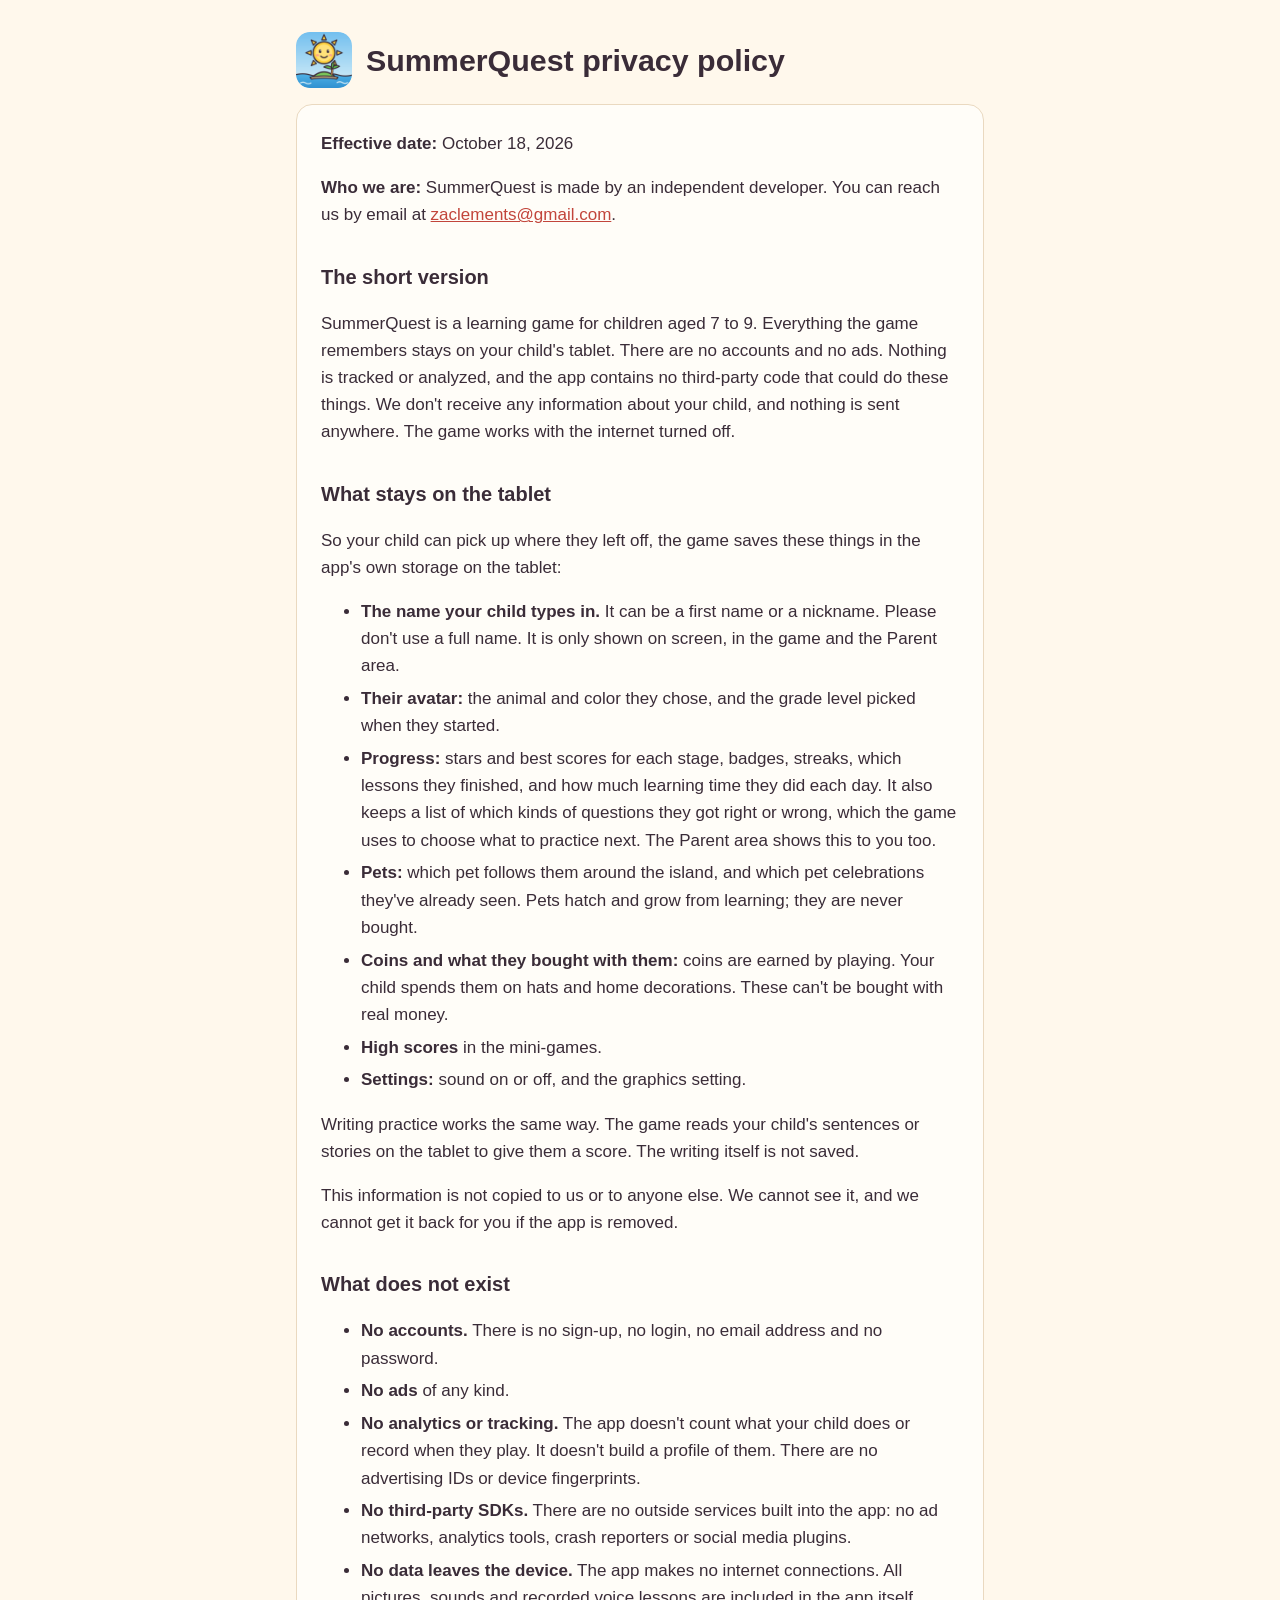
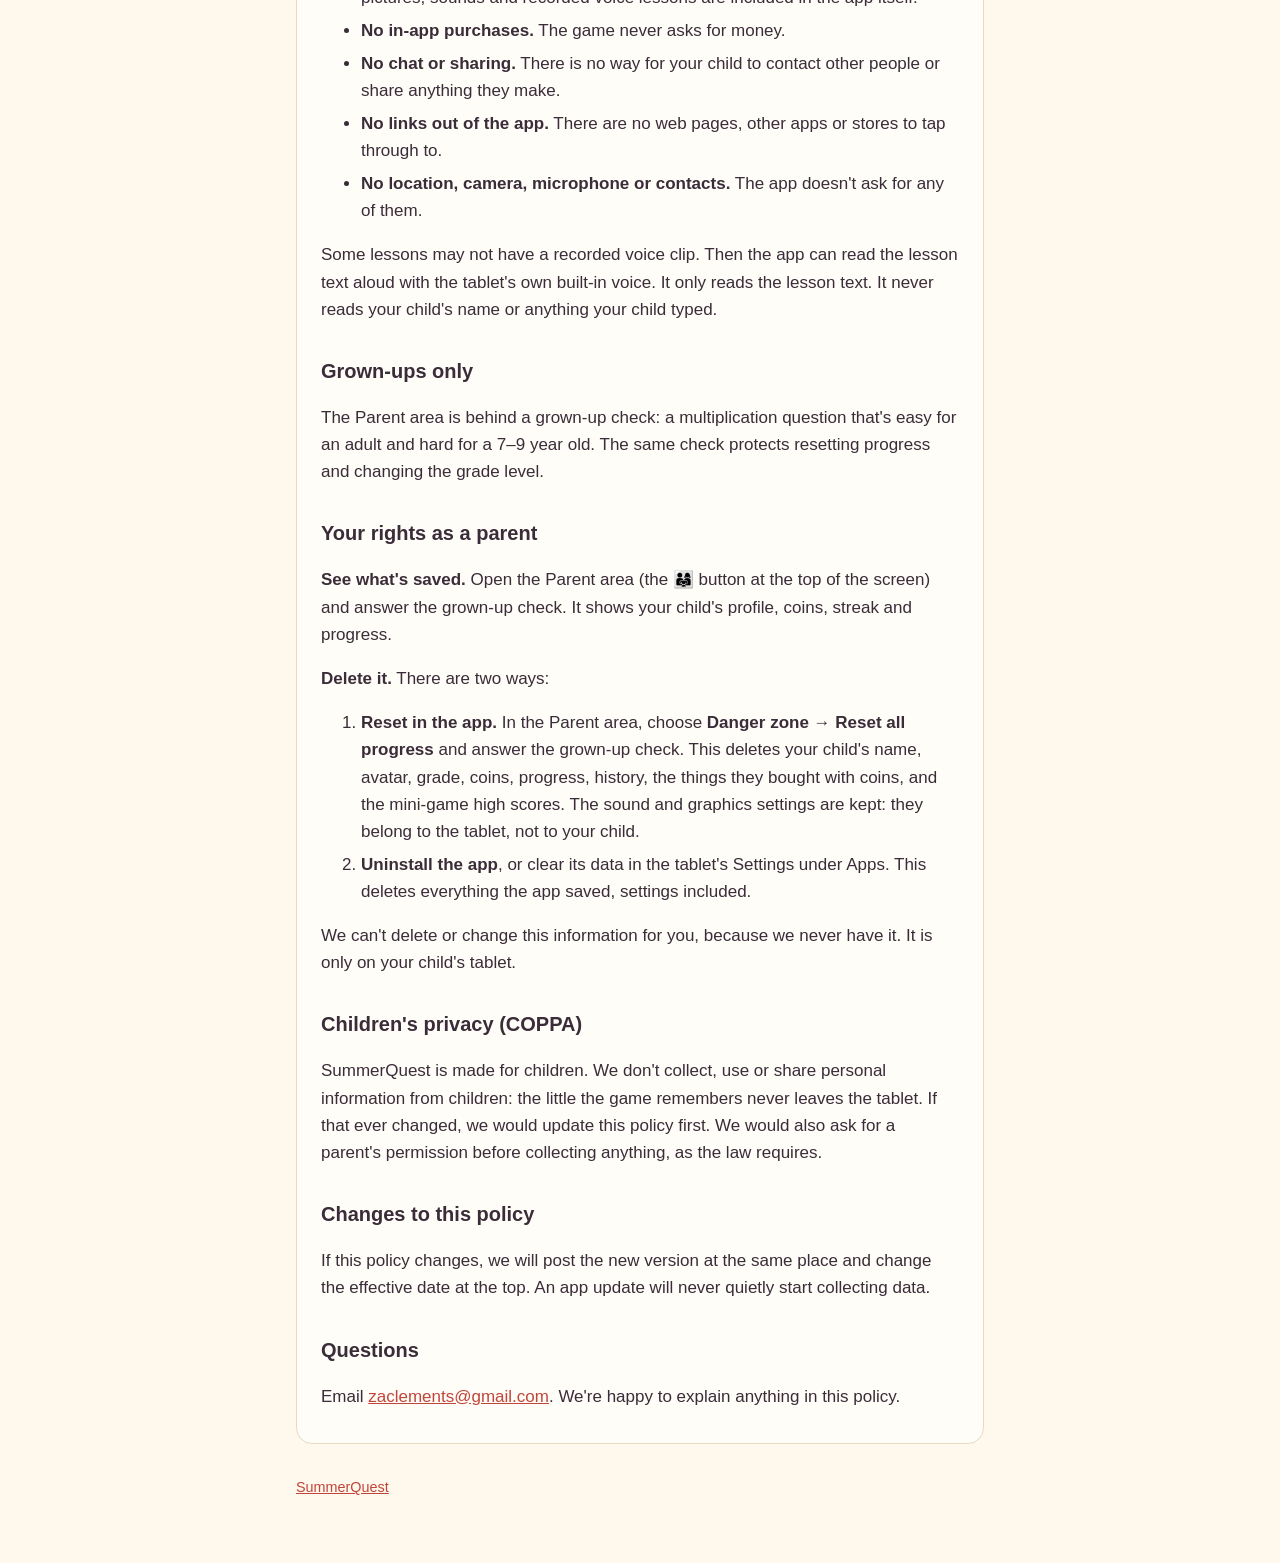
==== privacy/index.html @ 677d0332 "SummerQuest public pages: landing + privacy policy Co-Authored-By: Claude Opus 5.5 <noreply@anthropi" ====
<!doctype html><html lang="en"><head><meta charset="utf-8"><meta name="viewport" content="width=device-width,initial-scale=1">
<title>SummerQuest Privacy Policy</title><meta name="description" content="Privacy policy for SummerQuest, a learning game for children aged 7 to 9. Nothing leaves the tablet.">
<link rel="icon" href="../icon.png"><style>
:root{--bg:#fff8ec;--card:#fffdf8;--ink:#3a2c38;--soft:#6b5a66;--line:#ead9c0;--accent:#c2453b}
@media (prefers-color-scheme: dark){:root{--bg:#1f1a1e;--card:#2a2328;--ink:#f3e9df;--soft:#c9b9c3;--line:#463b42;--accent:#ff8a7a}}
*{box-sizing:border-box}html{-webkit-text-size-adjust:100%}
body{margin:0;background:var(--bg);color:var(--ink);font:17px/1.6 -apple-system,BlinkMacSystemFont,"Segoe UI",Roboto,Helvetica,Arial,sans-serif}
main{max-width:720px;margin:0 auto;padding:32px 16px 64px}
header{display:flex;align-items:center;gap:14px;margin-bottom:8px}
header img{width:56px;height:56px;border-radius:14px}
h1{font-size:1.9rem;line-height:1.2;margin:0}h2{font-size:1.25rem;margin:2rem 0 .5rem}
.card{background:var(--card);border:1px solid var(--line);border-radius:16px;padding:8px 24px 16px;margin-top:16px}
a{color:var(--accent)}li{margin:.35rem 0}footer{margin-top:32px;color:var(--soft);font-size:.9rem}
</style></head><body><main>
<header><img src="../icon.png" alt=""><h1>SummerQuest privacy policy</h1></header>
<div class="card"><p><strong>Effective date:</strong> October 18, 2026</p><p><strong>Who we are:</strong> SummerQuest is made by an independent developer. You can reach us by email at <a href="mailto:zaclements@gmail.com">zaclements@gmail.com</a>.</p><h2>The short version</h2><p>SummerQuest is a learning game for children aged 7 to 9. Everything the game remembers stays on your child's tablet. There are no accounts and no ads. Nothing is tracked or analyzed, and the app contains no third-party code that could do these things. We don't receive any information about your child, and nothing is sent anywhere. The game works with the internet turned off.</p><h2>What stays on the tablet</h2><p>So your child can pick up where they left off, the game saves these things in the app's own storage on the tablet:</p><ul><li><strong>The name your child types in.</strong> It can be a first name or a nickname. Please don't use a full name. It is only shown on screen, in the game and the Parent area.</li><li><strong>Their avatar:</strong> the animal and color they chose, and the grade level picked when they started.</li><li><strong>Progress:</strong> stars and best scores for each stage, badges, streaks, which lessons they finished, and how much learning time they did each day. It also keeps a list of which kinds of questions they got right or wrong, which the game uses to choose what to practice next. The Parent area shows this to you too.</li><li><strong>Pets:</strong> which pet follows them around the island, and which pet celebrations they've already seen. Pets hatch and grow from learning; they are never bought.</li><li><strong>Coins and what they bought with them:</strong> coins are earned by playing. Your child spends them on hats and home decorations. These can't be bought with real money.</li><li><strong>High scores</strong> in the mini-games.</li><li><strong>Settings:</strong> sound on or off, and the graphics setting.</li></ul><p>Writing practice works the same way. The game reads your child's sentences or stories on the tablet to give them a score. The writing itself is not saved.</p><p>This information is not copied to us or to anyone else. We cannot see it, and we cannot get it back for you if the app is removed.</p><h2>What does not exist</h2><ul><li><strong>No accounts.</strong> There is no sign-up, no login, no email address and no password.</li><li><strong>No ads</strong> of any kind.</li><li><strong>No analytics or tracking.</strong> The app doesn't count what your child does or record when they play. It doesn't build a profile of them. There are no advertising IDs or device fingerprints.</li><li><strong>No third-party SDKs.</strong> There are no outside services built into the app: no ad networks, analytics tools, crash reporters or social media plugins.</li><li><strong>No data leaves the device.</strong> The app makes no internet connections. All pictures, sounds and recorded voice lessons are included in the app itself.</li><li><strong>No in-app purchases.</strong> The game never asks for money.</li><li><strong>No chat or sharing.</strong> There is no way for your child to contact other people or share anything they make.</li><li><strong>No links out of the app.</strong> There are no web pages, other apps or stores to tap through to.</li><li><strong>No location, camera, microphone or contacts.</strong> The app doesn't ask for any of them.</li></ul><p>Some lessons may not have a recorded voice clip. Then the app can read the lesson text aloud with the tablet's own built-in voice. It only reads the lesson text. It never reads your child's name or anything your child typed.</p><h2>Grown-ups only</h2><p>The Parent area is behind a grown-up check: a multiplication question that's easy for an adult and hard for a 7–9 year old. The same check protects resetting progress and changing the grade level.</p><h2>Your rights as a parent</h2><p><strong>See what's saved.</strong> Open the Parent area (the 👨‍👩‍👧 button at the top of the screen) and answer the grown-up check. It shows your child's profile, coins, streak and progress.</p><p><strong>Delete it.</strong> There are two ways:</p><ol><li><strong>Reset in the app.</strong> In the Parent area, choose <strong>Danger zone → Reset all progress</strong> and answer the grown-up check. This deletes your child's name, avatar, grade, coins, progress, history, the things they bought with coins, and the mini-game high scores. The sound and graphics settings are kept: they belong to the tablet, not to your child.</li><li><strong>Uninstall the app</strong>, or clear its data in the tablet's Settings under Apps. This deletes everything the app saved, settings included.</li></ol><p>We can't delete or change this information for you, because we never have it. It is only on your child's tablet.</p><h2>Children's privacy (COPPA)</h2><p>SummerQuest is made for children. We don't collect, use or share personal information from children: the little the game remembers never leaves the tablet. If that ever changed, we would update this policy first. We would also ask for a parent's permission before collecting anything, as the law requires.</p><h2>Changes to this policy</h2><p>If this policy changes, we will post the new version at the same place and change the effective date at the top. An app update will never quietly start collecting data.</p><h2>Questions</h2><p>Email <a href="mailto:zaclements@gmail.com">zaclements@gmail.com</a>. We're happy to explain anything in this policy.</p></div>
<footer><a href="../">SummerQuest</a></footer>
</main></body></html>
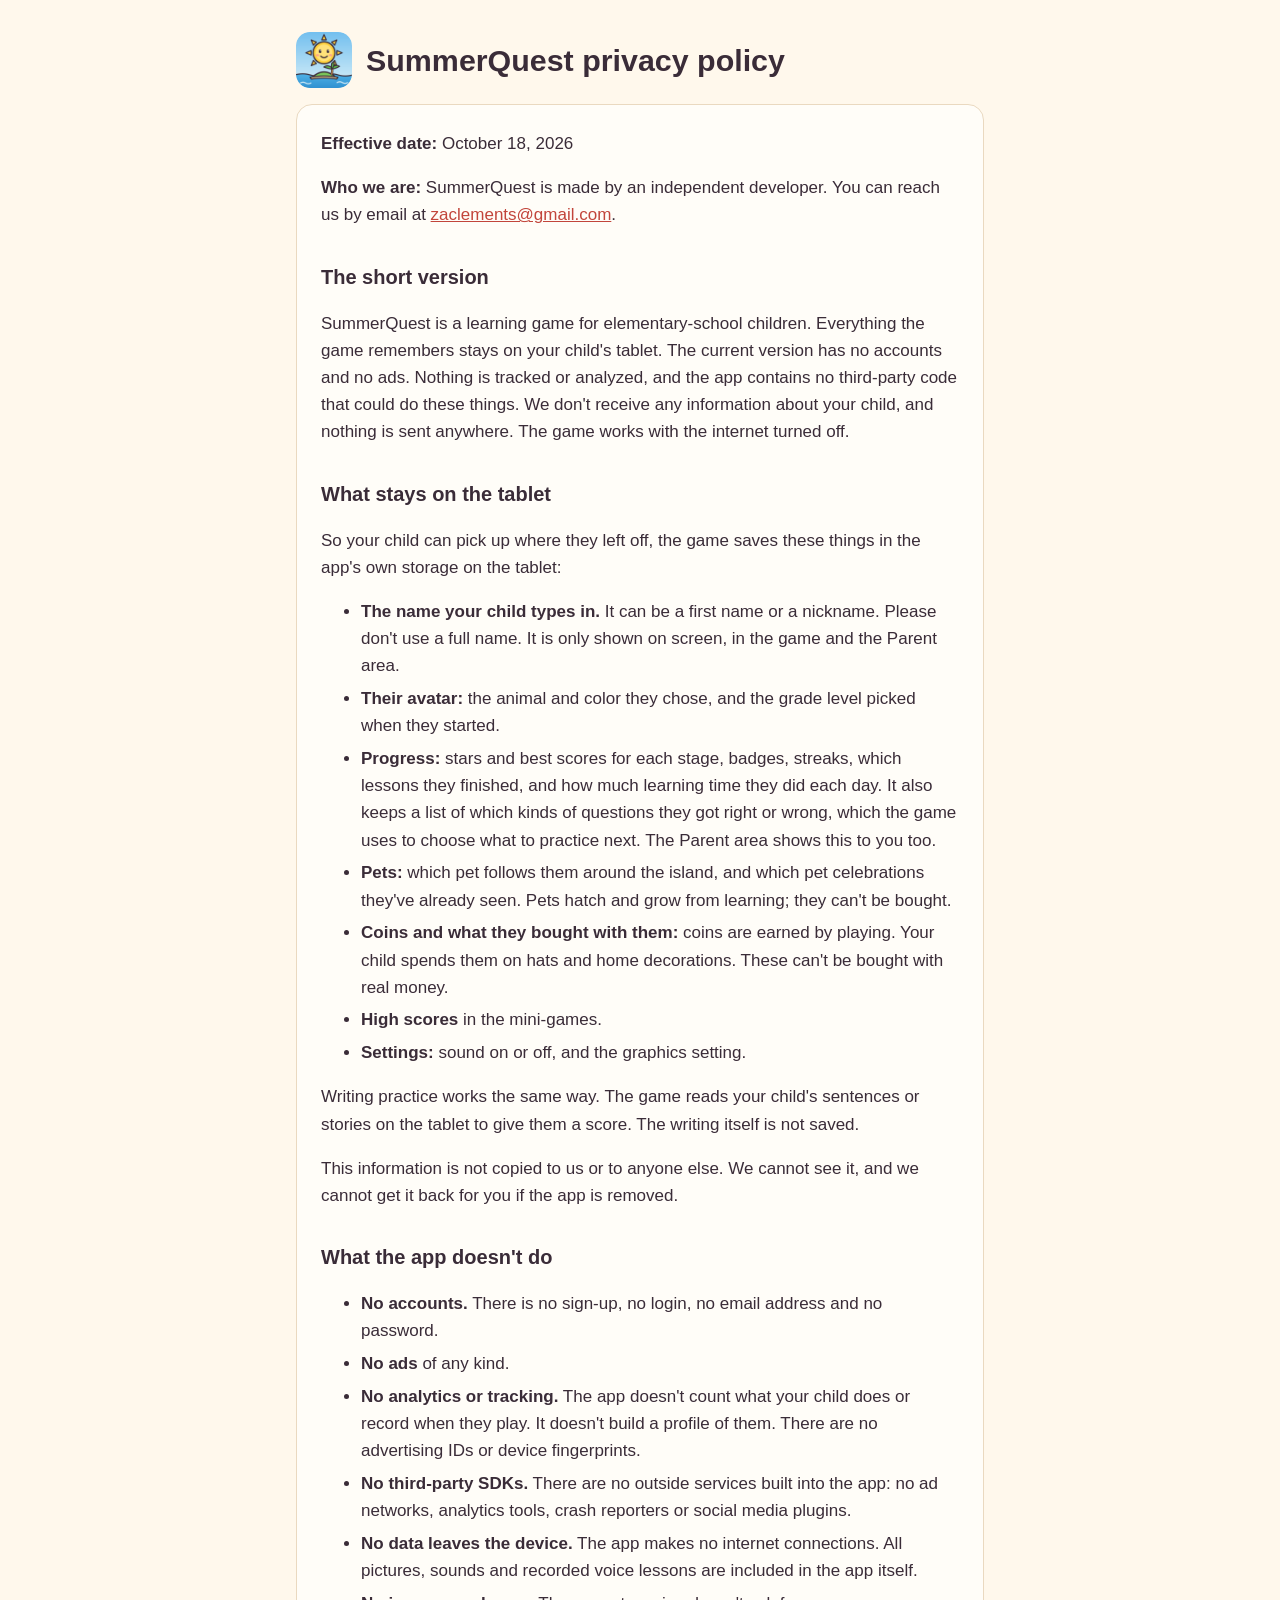
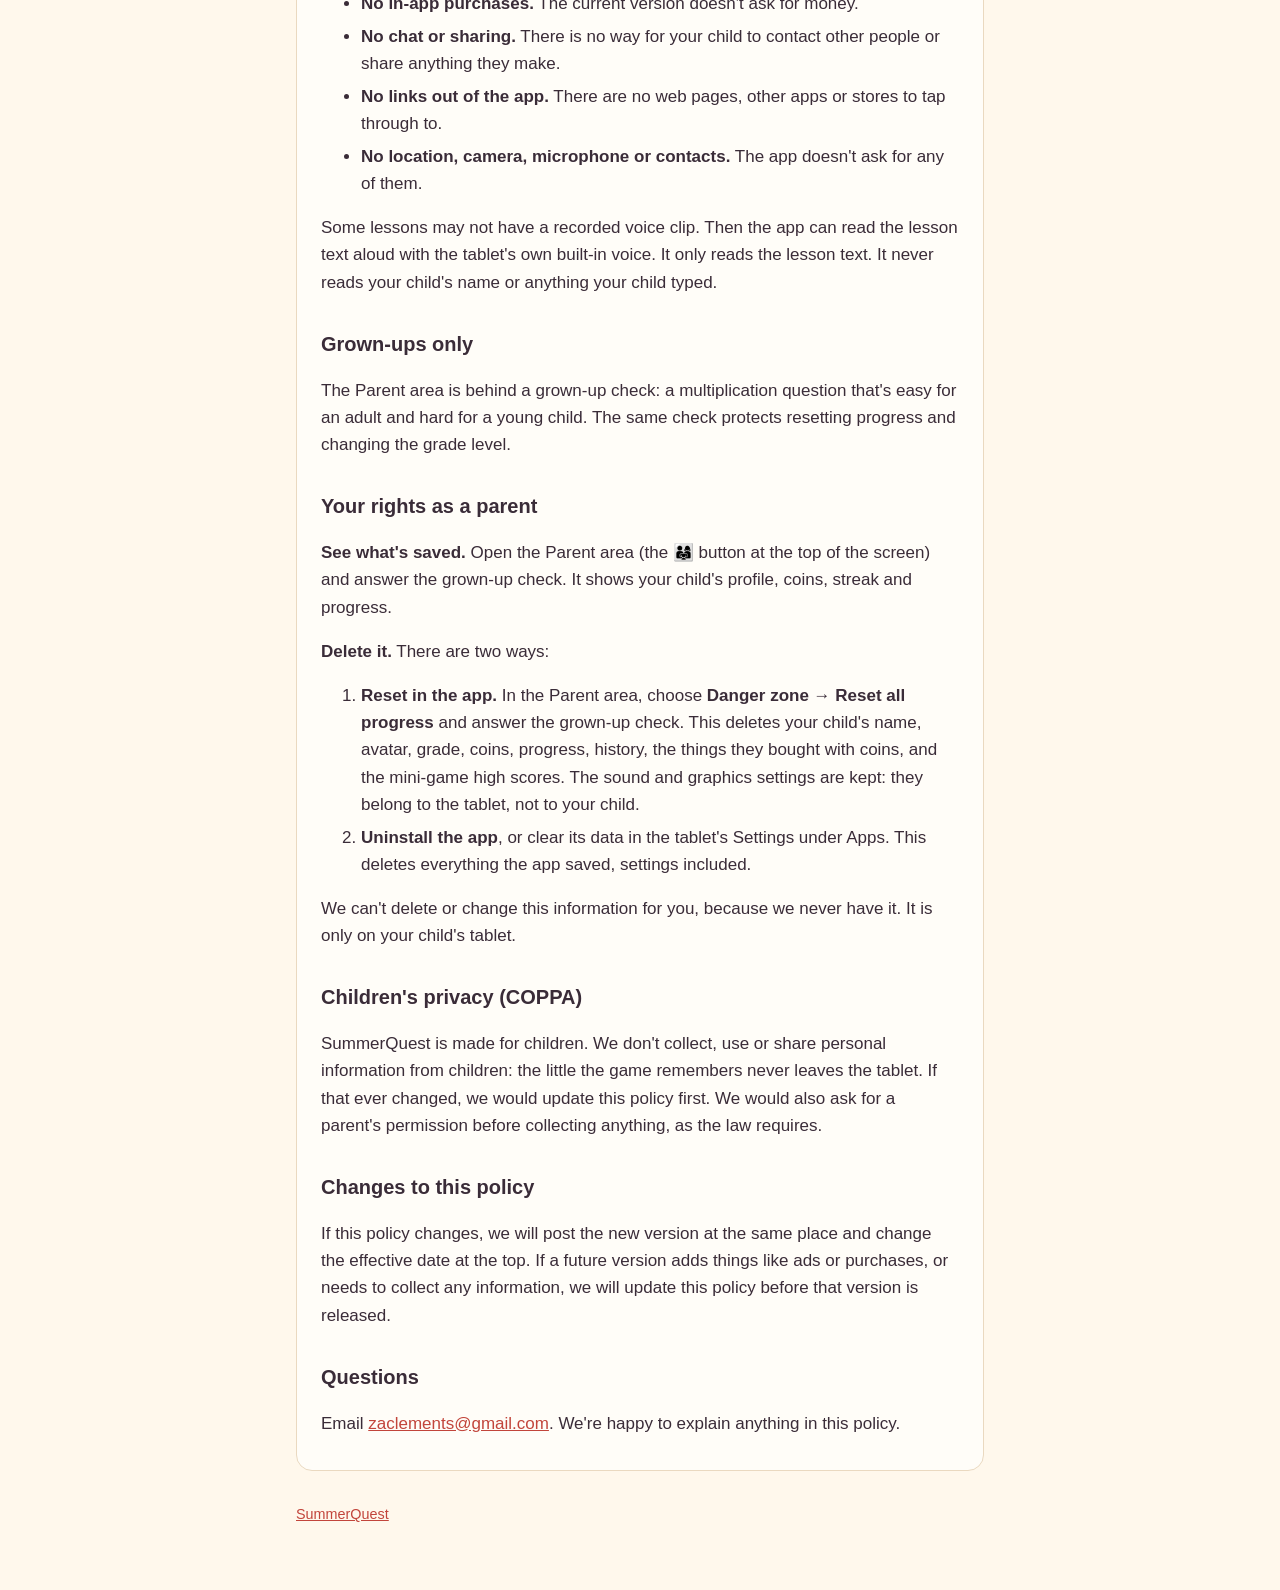
==== commit 28ec35a5: "Audience: elementary school; describe the current version (no future-tense promises) Co-Authored-By:" ====
--- a/privacy/index.html
+++ b/privacy/index.html
@@ -1,5 +1,5 @@
 <!doctype html><html lang="en"><head><meta charset="utf-8"><meta name="viewport" content="width=device-width,initial-scale=1">
-<title>SummerQuest Privacy Policy</title><meta name="description" content="Privacy policy for SummerQuest, a learning game for children aged 7 to 9. Nothing leaves the tablet.">
+<title>SummerQuest Privacy Policy</title><meta name="description" content="Privacy policy for SummerQuest, a learning game for elementary-school children. Nothing leaves the tablet.">
 <link rel="icon" href="../icon.png"><style>
 :root{--bg:#fff8ec;--card:#fffdf8;--ink:#3a2c38;--soft:#6b5a66;--line:#ead9c0;--accent:#c2453b}
 @media (prefers-color-scheme: dark){:root{--bg:#1f1a1e;--card:#2a2328;--ink:#f3e9df;--soft:#c9b9c3;--line:#463b42;--accent:#ff8a7a}}
@@ -13,6 +13,6 @@
 a{color:var(--accent)}li{margin:.35rem 0}footer{margin-top:32px;color:var(--soft);font-size:.9rem}
 </style></head><body><main>
 <header><img src="../icon.png" alt=""><h1>SummerQuest privacy policy</h1></header>
-<div class="card"><p><strong>Effective date:</strong> October 18, 2026</p><p><strong>Who we are:</strong> SummerQuest is made by an independent developer. You can reach us by email at <a href="mailto:zaclements@gmail.com">zaclements@gmail.com</a>.</p><h2>The short version</h2><p>SummerQuest is a learning game for children aged 7 to 9. Everything the game remembers stays on your child's tablet. There are no accounts and no ads. Nothing is tracked or analyzed, and the app contains no third-party code that could do these things. We don't receive any information about your child, and nothing is sent anywhere. The game works with the internet turned off.</p><h2>What stays on the tablet</h2><p>So your child can pick up where they left off, the game saves these things in the app's own storage on the tablet:</p><ul><li><strong>The name your child types in.</strong> It can be a first name or a nickname. Please don't use a full name. It is only shown on screen, in the game and the Parent area.</li><li><strong>Their avatar:</strong> the animal and color they chose, and the grade level picked when they started.</li><li><strong>Progress:</strong> stars and best scores for each stage, badges, streaks, which lessons they finished, and how much learning time they did each day. It also keeps a list of which kinds of questions they got right or wrong, which the game uses to choose what to practice next. The Parent area shows this to you too.</li><li><strong>Pets:</strong> which pet follows them around the island, and which pet celebrations they've already seen. Pets hatch and grow from learning; they are never bought.</li><li><strong>Coins and what they bought with them:</strong> coins are earned by playing. Your child spends them on hats and home decorations. These can't be bought with real money.</li><li><strong>High scores</strong> in the mini-games.</li><li><strong>Settings:</strong> sound on or off, and the graphics setting.</li></ul><p>Writing practice works the same way. The game reads your child's sentences or stories on the tablet to give them a score. The writing itself is not saved.</p><p>This information is not copied to us or to anyone else. We cannot see it, and we cannot get it back for you if the app is removed.</p><h2>What does not exist</h2><ul><li><strong>No accounts.</strong> There is no sign-up, no login, no email address and no password.</li><li><strong>No ads</strong> of any kind.</li><li><strong>No analytics or tracking.</strong> The app doesn't count what your child does or record when they play. It doesn't build a profile of them. There are no advertising IDs or device fingerprints.</li><li><strong>No third-party SDKs.</strong> There are no outside services built into the app: no ad networks, analytics tools, crash reporters or social media plugins.</li><li><strong>No data leaves the device.</strong> The app makes no internet connections. All pictures, sounds and recorded voice lessons are included in the app itself.</li><li><strong>No in-app purchases.</strong> The game never asks for money.</li><li><strong>No chat or sharing.</strong> There is no way for your child to contact other people or share anything they make.</li><li><strong>No links out of the app.</strong> There are no web pages, other apps or stores to tap through to.</li><li><strong>No location, camera, microphone or contacts.</strong> The app doesn't ask for any of them.</li></ul><p>Some lessons may not have a recorded voice clip. Then the app can read the lesson text aloud with the tablet's own built-in voice. It only reads the lesson text. It never reads your child's name or anything your child typed.</p><h2>Grown-ups only</h2><p>The Parent area is behind a grown-up check: a multiplication question that's easy for an adult and hard for a 7–9 year old. The same check protects resetting progress and changing the grade level.</p><h2>Your rights as a parent</h2><p><strong>See what's saved.</strong> Open the Parent area (the 👨‍👩‍👧 button at the top of the screen) and answer the grown-up check. It shows your child's profile, coins, streak and progress.</p><p><strong>Delete it.</strong> There are two ways:</p><ol><li><strong>Reset in the app.</strong> In the Parent area, choose <strong>Danger zone → Reset all progress</strong> and answer the grown-up check. This deletes your child's name, avatar, grade, coins, progress, history, the things they bought with coins, and the mini-game high scores. The sound and graphics settings are kept: they belong to the tablet, not to your child.</li><li><strong>Uninstall the app</strong>, or clear its data in the tablet's Settings under Apps. This deletes everything the app saved, settings included.</li></ol><p>We can't delete or change this information for you, because we never have it. It is only on your child's tablet.</p><h2>Children's privacy (COPPA)</h2><p>SummerQuest is made for children. We don't collect, use or share personal information from children: the little the game remembers never leaves the tablet. If that ever changed, we would update this policy first. We would also ask for a parent's permission before collecting anything, as the law requires.</p><h2>Changes to this policy</h2><p>If this policy changes, we will post the new version at the same place and change the effective date at the top. An app update will never quietly start collecting data.</p><h2>Questions</h2><p>Email <a href="mailto:zaclements@gmail.com">zaclements@gmail.com</a>. We're happy to explain anything in this policy.</p></div>
+<div class="card"><p><strong>Effective date:</strong> October 18, 2026</p><p><strong>Who we are:</strong> SummerQuest is made by an independent developer. You can reach us by email at <a href="mailto:zaclements@gmail.com">zaclements@gmail.com</a>.</p><h2>The short version</h2><p>SummerQuest is a learning game for elementary-school children. Everything the game remembers stays on your child's tablet. The current version has no accounts and no ads. Nothing is tracked or analyzed, and the app contains no third-party code that could do these things. We don't receive any information about your child, and nothing is sent anywhere. The game works with the internet turned off.</p><h2>What stays on the tablet</h2><p>So your child can pick up where they left off, the game saves these things in the app's own storage on the tablet:</p><ul><li><strong>The name your child types in.</strong> It can be a first name or a nickname. Please don't use a full name. It is only shown on screen, in the game and the Parent area.</li><li><strong>Their avatar:</strong> the animal and color they chose, and the grade level picked when they started.</li><li><strong>Progress:</strong> stars and best scores for each stage, badges, streaks, which lessons they finished, and how much learning time they did each day. It also keeps a list of which kinds of questions they got right or wrong, which the game uses to choose what to practice next. The Parent area shows this to you too.</li><li><strong>Pets:</strong> which pet follows them around the island, and which pet celebrations they've already seen. Pets hatch and grow from learning; they can't be bought.</li><li><strong>Coins and what they bought with them:</strong> coins are earned by playing. Your child spends them on hats and home decorations. These can't be bought with real money.</li><li><strong>High scores</strong> in the mini-games.</li><li><strong>Settings:</strong> sound on or off, and the graphics setting.</li></ul><p>Writing practice works the same way. The game reads your child's sentences or stories on the tablet to give them a score. The writing itself is not saved.</p><p>This information is not copied to us or to anyone else. We cannot see it, and we cannot get it back for you if the app is removed.</p><h2>What the app doesn't do</h2><ul><li><strong>No accounts.</strong> There is no sign-up, no login, no email address and no password.</li><li><strong>No ads</strong> of any kind.</li><li><strong>No analytics or tracking.</strong> The app doesn't count what your child does or record when they play. It doesn't build a profile of them. There are no advertising IDs or device fingerprints.</li><li><strong>No third-party SDKs.</strong> There are no outside services built into the app: no ad networks, analytics tools, crash reporters or social media plugins.</li><li><strong>No data leaves the device.</strong> The app makes no internet connections. All pictures, sounds and recorded voice lessons are included in the app itself.</li><li><strong>No in-app purchases.</strong> The current version doesn't ask for money.</li><li><strong>No chat or sharing.</strong> There is no way for your child to contact other people or share anything they make.</li><li><strong>No links out of the app.</strong> There are no web pages, other apps or stores to tap through to.</li><li><strong>No location, camera, microphone or contacts.</strong> The app doesn't ask for any of them.</li></ul><p>Some lessons may not have a recorded voice clip. Then the app can read the lesson text aloud with the tablet's own built-in voice. It only reads the lesson text. It never reads your child's name or anything your child typed.</p><h2>Grown-ups only</h2><p>The Parent area is behind a grown-up check: a multiplication question that's easy for an adult and hard for a young child. The same check protects resetting progress and changing the grade level.</p><h2>Your rights as a parent</h2><p><strong>See what's saved.</strong> Open the Parent area (the 👨‍👩‍👧 button at the top of the screen) and answer the grown-up check. It shows your child's profile, coins, streak and progress.</p><p><strong>Delete it.</strong> There are two ways:</p><ol><li><strong>Reset in the app.</strong> In the Parent area, choose <strong>Danger zone → Reset all progress</strong> and answer the grown-up check. This deletes your child's name, avatar, grade, coins, progress, history, the things they bought with coins, and the mini-game high scores. The sound and graphics settings are kept: they belong to the tablet, not to your child.</li><li><strong>Uninstall the app</strong>, or clear its data in the tablet's Settings under Apps. This deletes everything the app saved, settings included.</li></ol><p>We can't delete or change this information for you, because we never have it. It is only on your child's tablet.</p><h2>Children's privacy (COPPA)</h2><p>SummerQuest is made for children. We don't collect, use or share personal information from children: the little the game remembers never leaves the tablet. If that ever changed, we would update this policy first. We would also ask for a parent's permission before collecting anything, as the law requires.</p><h2>Changes to this policy</h2><p>If this policy changes, we will post the new version at the same place and change the effective date at the top. If a future version adds things like ads or purchases, or needs to collect any information, we will update this policy before that version is released.</p><h2>Questions</h2><p>Email <a href="mailto:zaclements@gmail.com">zaclements@gmail.com</a>. We're happy to explain anything in this policy.</p></div>
 <footer><a href="../">SummerQuest</a></footer>
 </main></body></html>
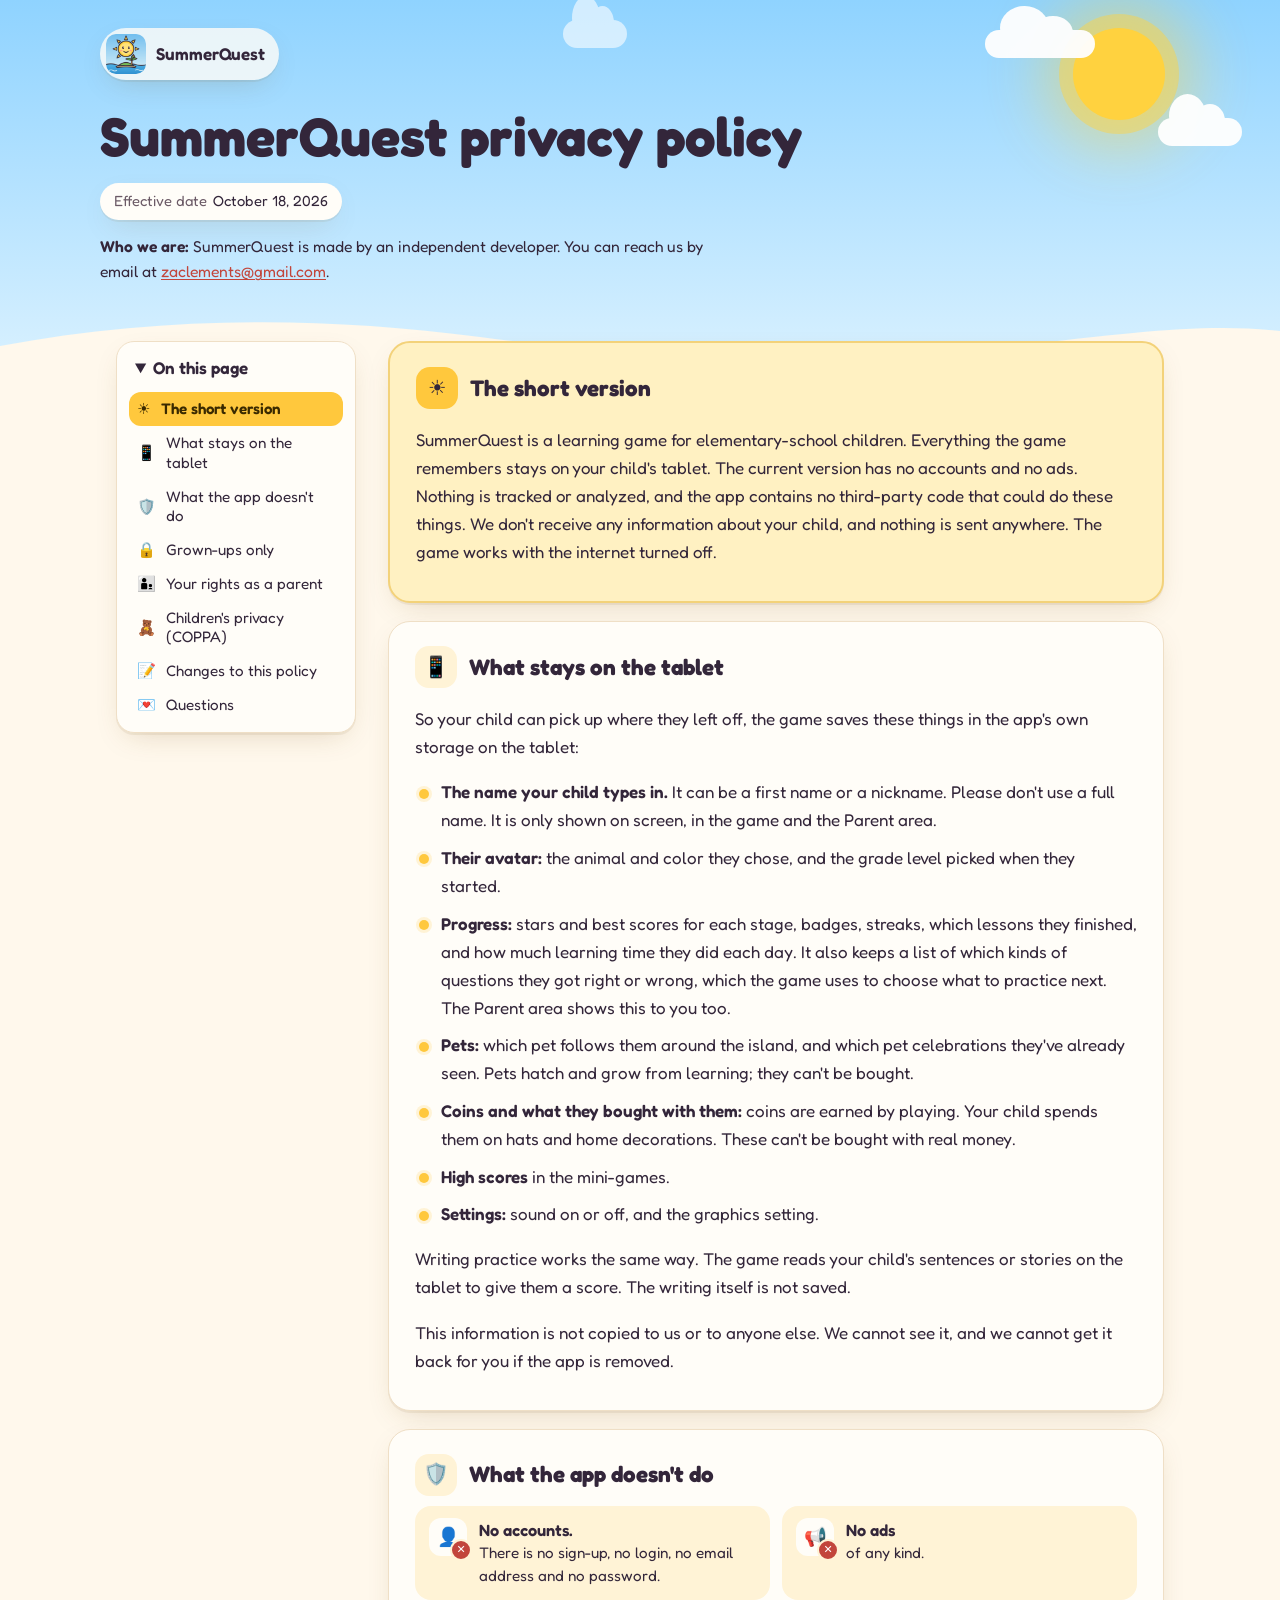
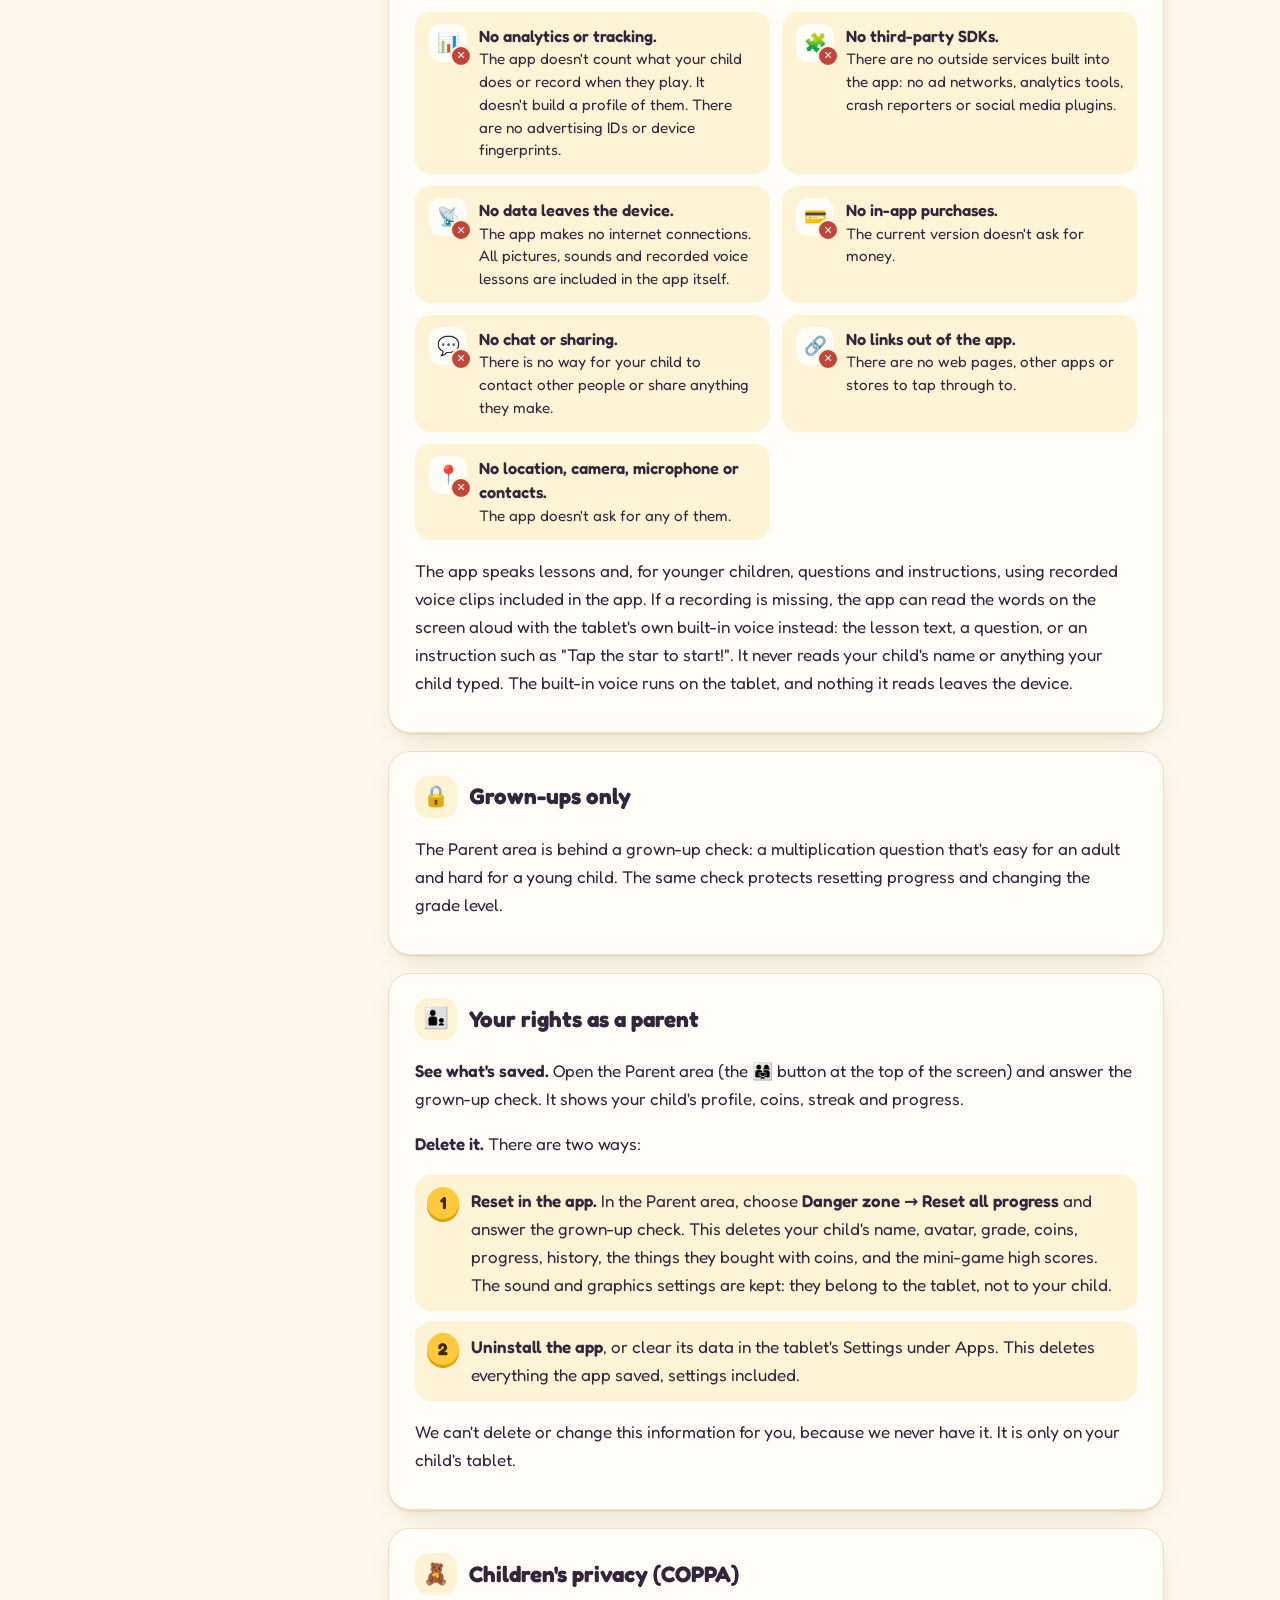
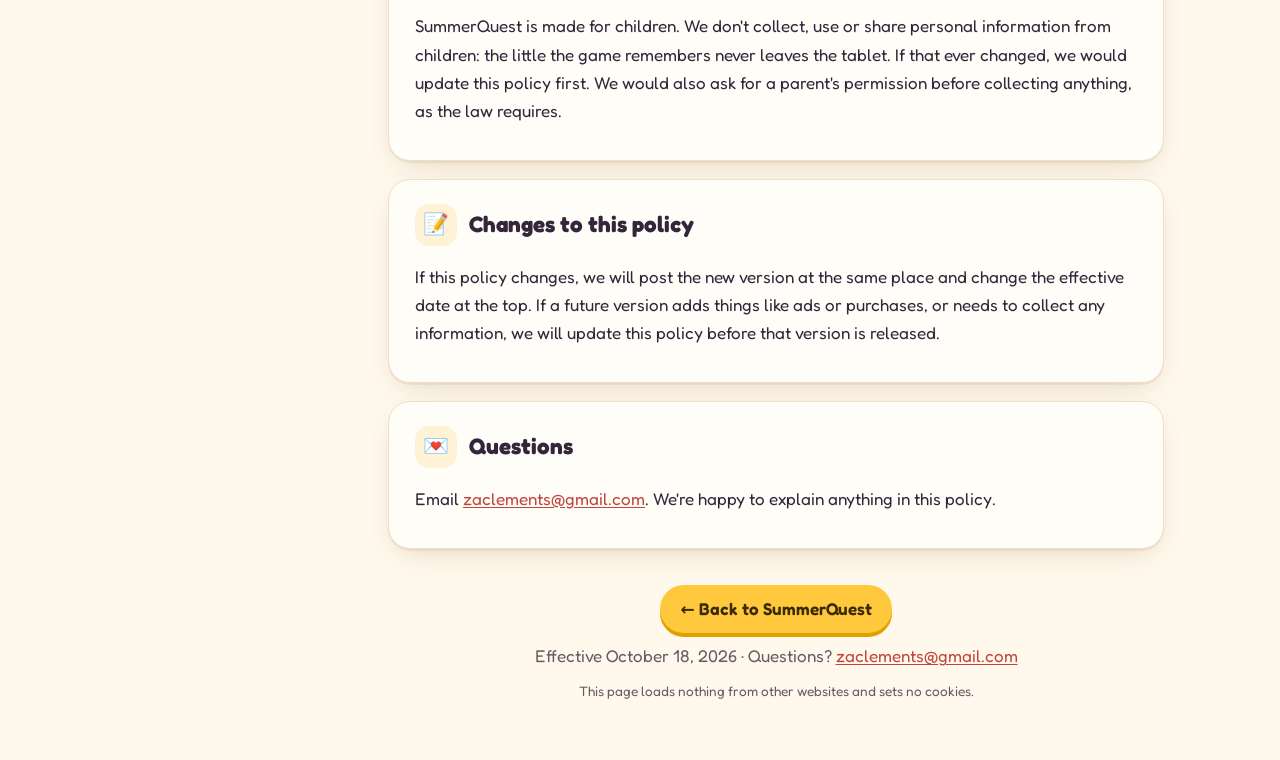
==== commit a88a9b86: "Redesign the landing and privacy pages in the app's look - Sky hero with sun and clouds, cream cards" ====
--- a/privacy/index.html
+++ b/privacy/index.html
@@ -1,18 +1,39 @@
-<!doctype html><html lang="en"><head><meta charset="utf-8"><meta name="viewport" content="width=device-width,initial-scale=1">
+<!doctype html><html lang="en"><head><meta charset="utf-8">
+<meta name="viewport" content="width=device-width,initial-scale=1">
+<meta name="color-scheme" content="light dark">
 <title>SummerQuest Privacy Policy</title><meta name="description" content="Privacy policy for SummerQuest, a learning game for elementary-school children. Nothing leaves the tablet.">
-<link rel="icon" href="../icon.png"><style>
-:root{--bg:#fff8ec;--card:#fffdf8;--ink:#3a2c38;--soft:#6b5a66;--line:#ead9c0;--accent:#c2453b}
-@media (prefers-color-scheme: dark){:root{--bg:#1f1a1e;--card:#2a2328;--ink:#f3e9df;--soft:#c9b9c3;--line:#463b42;--accent:#ff8a7a}}
-*{box-sizing:border-box}html{-webkit-text-size-adjust:100%}
-body{margin:0;background:var(--bg);color:var(--ink);font:17px/1.6 -apple-system,BlinkMacSystemFont,"Segoe UI",Roboto,Helvetica,Arial,sans-serif}
-main{max-width:720px;margin:0 auto;padding:32px 16px 64px}
-header{display:flex;align-items:center;gap:14px;margin-bottom:8px}
-header img{width:56px;height:56px;border-radius:14px}
-h1{font-size:1.9rem;line-height:1.2;margin:0}h2{font-size:1.25rem;margin:2rem 0 .5rem}
-.card{background:var(--card);border:1px solid var(--line);border-radius:16px;padding:8px 24px 16px;margin-top:16px}
-a{color:var(--accent)}li{margin:.35rem 0}footer{margin-top:32px;color:var(--soft);font-size:.9rem}
-</style></head><body><main>
-<header><img src="../icon.png" alt=""><h1>SummerQuest privacy policy</h1></header>
-<div class="card"><p><strong>Effective date:</strong> October 18, 2026</p><p><strong>Who we are:</strong> SummerQuest is made by an independent developer. You can reach us by email at <a href="mailto:zaclements@gmail.com">zaclements@gmail.com</a>.</p><h2>The short version</h2><p>SummerQuest is a learning game for elementary-school children. Everything the game remembers stays on your child's tablet. The current version has no accounts and no ads. Nothing is tracked or analyzed, and the app contains no third-party code that could do these things. We don't receive any information about your child, and nothing is sent anywhere. The game works with the internet turned off.</p><h2>What stays on the tablet</h2><p>So your child can pick up where they left off, the game saves these things in the app's own storage on the tablet:</p><ul><li><strong>The name your child types in.</strong> It can be a first name or a nickname. Please don't use a full name. It is only shown on screen, in the game and the Parent area.</li><li><strong>Their avatar:</strong> the animal and color they chose, and the grade level picked when they started.</li><li><strong>Progress:</strong> stars and best scores for each stage, badges, streaks, which lessons they finished, and how much learning time they did each day. It also keeps a list of which kinds of questions they got right or wrong, which the game uses to choose what to practice next. The Parent area shows this to you too.</li><li><strong>Pets:</strong> which pet follows them around the island, and which pet celebrations they've already seen. Pets hatch and grow from learning; they can't be bought.</li><li><strong>Coins and what they bought with them:</strong> coins are earned by playing. Your child spends them on hats and home decorations. These can't be bought with real money.</li><li><strong>High scores</strong> in the mini-games.</li><li><strong>Settings:</strong> sound on or off, and the graphics setting.</li></ul><p>Writing practice works the same way. The game reads your child's sentences or stories on the tablet to give them a score. The writing itself is not saved.</p><p>This information is not copied to us or to anyone else. We cannot see it, and we cannot get it back for you if the app is removed.</p><h2>What the app doesn't do</h2><ul><li><strong>No accounts.</strong> There is no sign-up, no login, no email address and no password.</li><li><strong>No ads</strong> of any kind.</li><li><strong>No analytics or tracking.</strong> The app doesn't count what your child does or record when they play. It doesn't build a profile of them. There are no advertising IDs or device fingerprints.</li><li><strong>No third-party SDKs.</strong> There are no outside services built into the app: no ad networks, analytics tools, crash reporters or social media plugins.</li><li><strong>No data leaves the device.</strong> The app makes no internet connections. All pictures, sounds and recorded voice lessons are included in the app itself.</li><li><strong>No in-app purchases.</strong> The current version doesn't ask for money.</li><li><strong>No chat or sharing.</strong> There is no way for your child to contact other people or share anything they make.</li><li><strong>No links out of the app.</strong> There are no web pages, other apps or stores to tap through to.</li><li><strong>No location, camera, microphone or contacts.</strong> The app doesn't ask for any of them.</li></ul><p>Some lessons may not have a recorded voice clip. Then the app can read the lesson text aloud with the tablet's own built-in voice. It only reads the lesson text. It never reads your child's name or anything your child typed.</p><h2>Grown-ups only</h2><p>The Parent area is behind a grown-up check: a multiplication question that's easy for an adult and hard for a young child. The same check protects resetting progress and changing the grade level.</p><h2>Your rights as a parent</h2><p><strong>See what's saved.</strong> Open the Parent area (the 👨‍👩‍👧 button at the top of the screen) and answer the grown-up check. It shows your child's profile, coins, streak and progress.</p><p><strong>Delete it.</strong> There are two ways:</p><ol><li><strong>Reset in the app.</strong> In the Parent area, choose <strong>Danger zone → Reset all progress</strong> and answer the grown-up check. This deletes your child's name, avatar, grade, coins, progress, history, the things they bought with coins, and the mini-game high scores. The sound and graphics settings are kept: they belong to the tablet, not to your child.</li><li><strong>Uninstall the app</strong>, or clear its data in the tablet's Settings under Apps. This deletes everything the app saved, settings included.</li></ol><p>We can't delete or change this information for you, because we never have it. It is only on your child's tablet.</p><h2>Children's privacy (COPPA)</h2><p>SummerQuest is made for children. We don't collect, use or share personal information from children: the little the game remembers never leaves the tablet. If that ever changed, we would update this policy first. We would also ask for a parent's permission before collecting anything, as the law requires.</p><h2>Changes to this policy</h2><p>If this policy changes, we will post the new version at the same place and change the effective date at the top. If a future version adds things like ads or purchases, or needs to collect any information, we will update this policy before that version is released.</p><h2>Questions</h2><p>Email <a href="mailto:zaclements@gmail.com">zaclements@gmail.com</a>. We're happy to explain anything in this policy.</p></div>
-<footer><a href="../">SummerQuest</a></footer>
-</main></body></html>
+<link rel="icon" href="../icon.png"><link rel="stylesheet" href="../style.css">
+<link rel="preload" href="../fonts/fredoka-latin-600-normal.woff2" as="font" type="font/woff2" crossorigin>
+</head><body>
+<header class="hero"><div class="sky" aria-hidden="true"><span class="sun"></span><span class="cloud c1"></span><span class="cloud c2"></span><span class="cloud c3"></span></div>
+  <div class="hero-in">
+    <a class="brand" href="../"><img src="../icon.png" alt="" width="40" height="40">SummerQuest</a>
+    <h1>SummerQuest privacy policy</h1>
+    <ul class="facts"><li><span>Effective date</span>October 18, 2026</li></ul><p class="who"><strong>Who we are:</strong> SummerQuest is made by an independent developer. You can reach us by email at <a href="mailto:zaclements@gmail.com">zaclements@gmail.com</a>.</p>
+  </div><svg class="wave" viewBox="0 0 1440 80" preserveAspectRatio="none" aria-hidden="true"><path d="M0 48C180 8 360 8 540 36s360 44 540 20 270-40 360-28v104H0z"/></svg>
+</header>
+<div class="layout">
+  <nav class="toc" aria-label="On this page"><details open><summary>On this page</summary><ol><li><a href="#the-short-version"><span aria-hidden="true">☀️</span>The short version</a></li><li><a href="#what-stays-on-the-tablet"><span aria-hidden="true">📱</span>What stays on the tablet</a></li><li><a href="#what-the-app-doesn-t-do"><span aria-hidden="true">🛡️</span>What the app doesn't do</a></li><li><a href="#grown-ups-only"><span aria-hidden="true">🔒</span>Grown-ups only</a></li><li><a href="#your-rights-as-a-parent"><span aria-hidden="true">🧑‍🧒</span>Your rights as a parent</a></li><li><a href="#children-s-privacy-coppa"><span aria-hidden="true">🧸</span>Children's privacy (COPPA)</a></li><li><a href="#changes-to-this-policy"><span aria-hidden="true">📝</span>Changes to this policy</a></li><li><a href="#questions"><span aria-hidden="true">💌</span>Questions</a></li></ol></details></nav>
+  <main class="sections"><section class="card summary" id="the-short-version"><h2><span class="h-icon" aria-hidden="true">☀️</span>The short version<a class="anchor" href="#the-short-version" aria-label="Link to this section">#</a></h2><p>SummerQuest is a learning game for elementary-school children. Everything the game remembers stays on your child's tablet. The current version has no accounts and no ads. Nothing is tracked or analyzed, and the app contains no third-party code that could do these things. We don't receive any information about your child, and nothing is sent anywhere. The game works with the internet turned off.</p></section><section class="card" id="what-stays-on-the-tablet"><h2><span class="h-icon" aria-hidden="true">📱</span>What stays on the tablet<a class="anchor" href="#what-stays-on-the-tablet" aria-label="Link to this section">#</a></h2><p>So your child can pick up where they left off, the game saves these things in the app's own storage on the tablet:</p><ul><li><strong>The name your child types in.</strong> It can be a first name or a nickname. Please don't use a full name. It is only shown on screen, in the game and the Parent area.</li><li><strong>Their avatar:</strong> the animal and color they chose, and the grade level picked when they started.</li><li><strong>Progress:</strong> stars and best scores for each stage, badges, streaks, which lessons they finished, and how much learning time they did each day. It also keeps a list of which kinds of questions they got right or wrong, which the game uses to choose what to practice next. The Parent area shows this to you too.</li><li><strong>Pets:</strong> which pet follows them around the island, and which pet celebrations they've already seen. Pets hatch and grow from learning; they can't be bought.</li><li><strong>Coins and what they bought with them:</strong> coins are earned by playing. Your child spends them on hats and home decorations. These can't be bought with real money.</li><li><strong>High scores</strong> in the mini-games.</li><li><strong>Settings:</strong> sound on or off, and the graphics setting.</li></ul><p>Writing practice works the same way. The game reads your child's sentences or stories on the tablet to give them a score. The writing itself is not saved.</p><p>This information is not copied to us or to anyone else. We cannot see it, and we cannot get it back for you if the app is removed.</p></section><section class="card" id="what-the-app-doesn-t-do"><h2><span class="h-icon" aria-hidden="true">🛡️</span>What the app doesn't do<a class="anchor" href="#what-the-app-doesn-t-do" aria-label="Link to this section">#</a></h2><ul class="tiles"><li class="tile"><span class="tile-icon" aria-hidden="true">👤</span><div><strong>No accounts.</strong> There is no sign-up, no login, no email address and no password.</div></li><li class="tile"><span class="tile-icon" aria-hidden="true">📢</span><div><strong>No ads</strong> of any kind.</div></li><li class="tile"><span class="tile-icon" aria-hidden="true">📊</span><div><strong>No analytics or tracking.</strong> The app doesn't count what your child does or record when they play. It doesn't build a profile of them. There are no advertising IDs or device fingerprints.</div></li><li class="tile"><span class="tile-icon" aria-hidden="true">🧩</span><div><strong>No third-party SDKs.</strong> There are no outside services built into the app: no ad networks, analytics tools, crash reporters or social media plugins.</div></li><li class="tile"><span class="tile-icon" aria-hidden="true">📡</span><div><strong>No data leaves the device.</strong> The app makes no internet connections. All pictures, sounds and recorded voice lessons are included in the app itself.</div></li><li class="tile"><span class="tile-icon" aria-hidden="true">💳</span><div><strong>No in-app purchases.</strong> The current version doesn't ask for money.</div></li><li class="tile"><span class="tile-icon" aria-hidden="true">💬</span><div><strong>No chat or sharing.</strong> There is no way for your child to contact other people or share anything they make.</div></li><li class="tile"><span class="tile-icon" aria-hidden="true">🔗</span><div><strong>No links out of the app.</strong> There are no web pages, other apps or stores to tap through to.</div></li><li class="tile"><span class="tile-icon" aria-hidden="true">📍</span><div><strong>No location, camera, microphone or contacts.</strong> The app doesn't ask for any of them.</div></li></ul><p>The app speaks lessons and, for younger children, questions and instructions, using recorded voice clips included in the app. If a recording is missing, the app can read the words on the screen aloud with the tablet's own built-in voice instead: the lesson text, a question, or an instruction such as "Tap the star to start!". It never reads your child's name or anything your child typed. The built-in voice runs on the tablet, and nothing it reads leaves the device.</p></section><section class="card" id="grown-ups-only"><h2><span class="h-icon" aria-hidden="true">🔒</span>Grown-ups only<a class="anchor" href="#grown-ups-only" aria-label="Link to this section">#</a></h2><p>The Parent area is behind a grown-up check: a multiplication question that's easy for an adult and hard for a young child. The same check protects resetting progress and changing the grade level.</p></section><section class="card" id="your-rights-as-a-parent"><h2><span class="h-icon" aria-hidden="true">🧑‍🧒</span>Your rights as a parent<a class="anchor" href="#your-rights-as-a-parent" aria-label="Link to this section">#</a></h2><p><strong>See what's saved.</strong> Open the Parent area (the 👨‍👩‍👧 button at the top of the screen) and answer the grown-up check. It shows your child's profile, coins, streak and progress.</p><p><strong>Delete it.</strong> There are two ways:</p><ol class="steps"><li><strong>Reset in the app.</strong> In the Parent area, choose <strong>Danger zone → Reset all progress</strong> and answer the grown-up check. This deletes your child's name, avatar, grade, coins, progress, history, the things they bought with coins, and the mini-game high scores. The sound and graphics settings are kept: they belong to the tablet, not to your child.</li><li><strong>Uninstall the app</strong>, or clear its data in the tablet's Settings under Apps. This deletes everything the app saved, settings included.</li></ol><p>We can't delete or change this information for you, because we never have it. It is only on your child's tablet.</p></section><section class="card" id="children-s-privacy-coppa"><h2><span class="h-icon" aria-hidden="true">🧸</span>Children's privacy (COPPA)<a class="anchor" href="#children-s-privacy-coppa" aria-label="Link to this section">#</a></h2><p>SummerQuest is made for children. We don't collect, use or share personal information from children: the little the game remembers never leaves the tablet. If that ever changed, we would update this policy first. We would also ask for a parent's permission before collecting anything, as the law requires.</p></section><section class="card" id="changes-to-this-policy"><h2><span class="h-icon" aria-hidden="true">📝</span>Changes to this policy<a class="anchor" href="#changes-to-this-policy" aria-label="Link to this section">#</a></h2><p>If this policy changes, we will post the new version at the same place and change the effective date at the top. If a future version adds things like ads or purchases, or needs to collect any information, we will update this policy before that version is released.</p></section><section class="card" id="questions"><h2><span class="h-icon" aria-hidden="true">💌</span>Questions<a class="anchor" href="#questions" aria-label="Link to this section">#</a></h2><p>Email <a href="mailto:zaclements@gmail.com">zaclements@gmail.com</a>. We're happy to explain anything in this policy.</p></section></main>
+</div>
+<footer class="foot"><div>
+  <a class="btn" href="../">← Back to SummerQuest</a>
+  <p>Effective October 18, 2026 · Questions? <a href="mailto:zaclements@gmail.com">zaclements@gmail.com</a></p>
+  <p class="small">This page loads nothing from other websites and sets no cookies.</p>
+</div></footer>
+<script>
+// highlight the section being read in the contents list
+(function () {
+  var links = {}; document.querySelectorAll('.toc a').forEach(function (a) { links[a.hash.slice(1)] = a })
+  if (!('IntersectionObserver' in window)) return
+  var io = new IntersectionObserver(function (es) {
+    es.forEach(function (e) {
+      if (!e.isIntersecting) return
+      for (var k in links) links[k].classList.toggle('on', k === e.target.id)
+    })
+  }, { rootMargin: '-30% 0px -60% 0px' })
+  document.querySelectorAll('.sections section').forEach(function (s) { io.observe(s) })
+  if (window.matchMedia('(max-width: 979px)').matches) document.querySelector('.toc details').removeAttribute('open')
+})()
+</script>
+</body></html>
--- a/style.css
+++ b/style.css
@@ -0,0 +1,117 @@
+/* SummerQuest public pages: the app's look (sky, sun, cream cards, golden buttons, Fredoka). */
+@font-face{font-family:Fredoka;font-weight:400;font-display:swap;src:url(fonts/fredoka-latin-400-normal.woff2) format("woff2")}
+@font-face{font-family:Fredoka;font-weight:600;font-display:swap;src:url(fonts/fredoka-latin-600-normal.woff2) format("woff2")}
+@font-face{font-family:Fredoka;font-weight:700;font-display:swap;src:url(fonts/fredoka-latin-700-normal.woff2) format("woff2")}
+
+:root{
+  --sky-top:#8fd3ff;--sky-bot:#d9f1ff;--sun:#ffd23f;--sun-glow:rgba(255,210,63,.45);--cloud:#fff;
+  --bg:#fff8ec;--card:#fffdf8;--ink:#33263a;--soft:#6b5a66;--line:#efdfc6;
+  --accent:#c2453b;--gold:#ffc83d;--gold-dark:#e0a100;--gold-ink:#3a2a00;
+  --tile:#fff3d6;--sum:#fff1c2;--sum-line:#f3d27a;--shadow:0 2px 0 rgba(120,80,20,.08),0 10px 30px -12px rgba(120,80,20,.25);
+}
+@media (prefers-color-scheme:dark){:root{
+  --sky-top:#0e1a3a;--sky-bot:#2a2a52;--sun:#f4ecd0;--sun-glow:rgba(244,236,208,.25);--cloud:#3b3f68;
+  --bg:#1d1822;--card:#28212d;--ink:#f3e9df;--soft:#c9b9c3;--line:#40354a;
+  --accent:#ff8f7f;--gold:#ffc83d;--gold-dark:#c88f00;--gold-ink:#2a1e00;
+  --tile:#33293a;--sum:#3a3020;--sum-line:#6b5626;--shadow:0 10px 30px -14px rgba(0,0,0,.6);
+}}
+
+*{box-sizing:border-box}
+html{-webkit-text-size-adjust:100%;scroll-behavior:smooth;scroll-padding-top:16px}
+@media (prefers-reduced-motion:reduce){html{scroll-behavior:auto}*{animation:none!important}}
+body{margin:0;background:var(--bg);color:var(--ink);font:17px/1.65 Fredoka,ui-rounded,"SF Pro Rounded",system-ui,-apple-system,"Segoe UI",Roboto,sans-serif}
+a{color:var(--accent);text-underline-offset:2px}
+strong{font-weight:600}
+h1,h2{font-weight:700;line-height:1.2}
+
+/* ── sky hero ── */
+.hero{position:relative;overflow:hidden;background:linear-gradient(var(--sky-top),var(--sky-bot));padding:28px 16px 84px}
+.sky{position:absolute;inset:0;pointer-events:none}
+.sun{position:absolute;top:28px;right:9%;width:92px;height:92px;border-radius:50%;background:var(--sun);
+  box-shadow:0 0 0 14px var(--sun-glow),0 0 60px 30px var(--sun-glow)}
+.cloud{position:absolute;height:28px;border-radius:28px;background:var(--cloud);opacity:.95;animation:drift 40s linear infinite alternate}
+.cloud::before,.cloud::after{content:"";position:absolute;bottom:8px;border-radius:50%;background:inherit}
+.cloud::before{left:14%;width:44%;height:44px}.cloud::after{left:44%;width:36%;height:34px}
+.c1{top:30px;right:calc(9% + 70px);width:110px}.c2{top:118px;right:3%;width:84px;animation-duration:55s}.c3{top:20px;left:44%;width:64px;opacity:.6;animation-duration:70s}
+.home .c1{right:auto;left:7%;top:70px}.home .c3{left:auto;right:28%;top:150px}
+@media (max-width:700px){.c2,.c3{display:none}.c1{top:96px;right:4%;width:72px}.sun{width:64px;height:64px;top:18px;right:6%}}
+@keyframes drift{to{transform:translateX(40px)}}
+.wave{position:absolute;left:0;bottom:-1px;width:100%;height:60px}.wave path{fill:var(--bg)}
+.hero-in{position:relative;max-width:1080px;margin:0 auto}
+.brand{display:inline-flex;align-items:center;gap:10px;color:var(--ink);text-decoration:none;font-weight:600;
+  background:color-mix(in srgb,var(--card) 80%,transparent);padding:6px 14px 6px 6px;border-radius:999px;box-shadow:var(--shadow)}
+.brand img{border-radius:10px}
+.hero h1{font-size:clamp(2.2rem,6vw,3.4rem);margin:22px 0 14px}
+.facts{list-style:none;margin:0;padding:0;display:flex;flex-wrap:wrap;gap:8px}
+.facts li{background:var(--card);border-radius:999px;padding:6px 14px;font-size:.92rem;box-shadow:var(--shadow)}
+.facts span{color:var(--soft);margin-right:6px}
+.who{max-width:640px;margin:14px 0 0;font-size:.98rem}.who strong{font-weight:600}
+
+/* ── contents + sections ── */
+.layout{position:relative;z-index:1;max-width:1080px;margin:0 auto;padding:0 16px 24px;display:grid;gap:20px}
+@media (min-width:980px){.layout{grid-template-columns:240px 1fr;gap:32px;margin-top:-28px}
+  .toc{position:sticky;top:16px;align-self:start}}
+.toc details{background:var(--card);border:1px solid var(--line);border-radius:18px;padding:10px 12px;box-shadow:var(--shadow)}
+.toc summary{cursor:pointer;font-weight:600;padding:2px 6px;list-style-position:inside}
+.toc ol{list-style:none;margin:8px 0 0;padding:0}
+.toc a{display:flex;gap:10px;align-items:center;padding:7px 8px;border-radius:12px;color:var(--ink);text-decoration:none;font-size:.95rem;line-height:1.3}
+.toc a:hover{background:var(--tile)}
+.toc a.on{background:var(--gold);color:var(--gold-ink);font-weight:600}
+.sections{min-width:0;display:grid;gap:18px}
+.card{background:var(--card);border:1px solid var(--line);border-radius:22px;padding:6px 26px 18px;box-shadow:var(--shadow)}
+@media (max-width:600px){.card{padding:4px 18px 14px;border-radius:18px}}
+.card h2{display:flex;align-items:center;gap:12px;font-size:1.4rem;margin:18px 0 10px}
+.h-icon{display:grid;place-items:center;flex:none;width:42px;height:42px;border-radius:14px;background:var(--tile);font-size:1.3rem}
+.anchor{margin-left:auto;color:var(--soft);text-decoration:none;opacity:0;font-weight:400;transition:opacity .15s}
+.card h2:hover .anchor,.anchor:focus{opacity:1}
+.summary{background:var(--sum);border:2px solid var(--sum-line);font-size:1.06rem}
+.summary .h-icon{background:var(--gold)}
+.card ul:not(.tiles){padding-left:0;list-style:none}
+.card ul:not(.tiles) li{position:relative;padding-left:26px;margin:.6rem 0}
+.card ul:not(.tiles) li::before{content:"";position:absolute;left:4px;top:.62em;width:10px;height:10px;border-radius:50%;background:var(--gold);box-shadow:0 0 0 3px var(--tile)}
+
+/* the "what the app doesn't do" list as tiles */
+.tiles{list-style:none;margin:8px 0 14px;padding:0;display:grid;gap:12px;grid-template-columns:repeat(auto-fill,minmax(250px,1fr))}
+.tile{display:flex;gap:12px;align-items:flex-start;background:var(--tile);border-radius:16px;padding:12px 14px;font-size:.95rem;line-height:1.5}
+.tile-icon{position:relative;flex:none;display:grid;place-items:center;width:38px;height:38px;border-radius:12px;background:var(--card);font-size:1.15rem}
+.tile-icon::after{content:"✕";position:absolute;right:-5px;bottom:-5px;width:18px;height:18px;border-radius:50%;
+  display:grid;place-items:center;background:var(--accent);color:#fff;font-size:11px;font-weight:700;line-height:1;border:2px solid var(--tile)}
+.tile strong{display:block;font-size:1.02rem}
+
+/* numbered steps */
+.steps{counter-reset:s;list-style:none;padding:0}
+.steps li{counter-increment:s;position:relative;padding:12px 14px 12px 56px;margin:10px 0;background:var(--tile);border-radius:16px}
+.steps li::before{content:counter(s);position:absolute;left:12px;top:12px;width:32px;height:32px;border-radius:50%;
+  display:grid;place-items:center;background:var(--gold);color:var(--gold-ink);font-weight:700;box-shadow:0 3px 0 var(--gold-dark)}
+
+/* ── buttons + footer ── */
+.btn{display:inline-block;background:var(--gold);color:var(--gold-ink);font-weight:600;text-decoration:none;
+  padding:10px 20px;border-radius:999px;box-shadow:0 4px 0 var(--gold-dark);transition:transform .1s,box-shadow .1s}
+.btn:hover{transform:translateY(-1px);box-shadow:0 5px 0 var(--gold-dark)}
+.btn:active{transform:translateY(3px);box-shadow:0 1px 0 var(--gold-dark)}
+.foot{max-width:1080px;margin:0 auto;padding:12px 16px 48px;text-align:center;color:var(--soft)}
+.foot p{margin:.6rem 0}.small{font-size:.85rem}
+@media (min-width:980px){.foot{padding-left:288px}}
+:focus-visible{outline:3px solid var(--accent);outline-offset:2px;border-radius:6px}
+
+/* ── landing ── */
+.home{text-align:center;padding-bottom:96px}
+.app-icon{border-radius:24px;box-shadow:var(--shadow);margin-top:12px}
+.logo{font-size:clamp(2.6rem,9vw,4.4rem)!important;margin:10px 0 8px!important;color:#fff;
+  -webkit-text-stroke:7px #33263a;paint-order:stroke fill;letter-spacing:.5px;text-shadow:0 5px 0 #33263a}
+.lede{max-width:620px;margin:0 auto 16px;font-size:1.12rem;background:color-mix(in srgb,var(--card) 85%,transparent);
+  padding:12px 18px;border-radius:18px;box-shadow:var(--shadow)}
+.chips{list-style:none;padding:0;margin:0;display:flex;flex-wrap:wrap;justify-content:center;gap:8px}
+.chips li{background:var(--card);border-radius:999px;padding:5px 14px;font-size:.92rem;box-shadow:var(--shadow)}
+.chips li::before{content:"✓ ";color:#2e9d57;font-weight:700}
+.home-main{max-width:1080px;margin:0 auto;padding:0 16px 56px}
+.shots{display:grid;gap:14px;grid-template-columns:repeat(auto-fit,minmax(min(100%,420px),1fr))}
+.shots figure{margin:0}
+.shots img{display:block;width:100%;height:auto;border-radius:18px;border:4px solid var(--card);box-shadow:var(--shadow)}
+.links{margin-top:22px;text-align:center;padding:22px}
+
+@media print{
+  .sky,.wave,.toc,.foot .btn,.anchor,script{display:none!important}
+  .hero{background:none;padding:0 0 8px}.layout{display:block;margin:0}
+  .card{box-shadow:none;break-inside:avoid-page;border-color:#ccc}body{font-size:12pt}
+}
